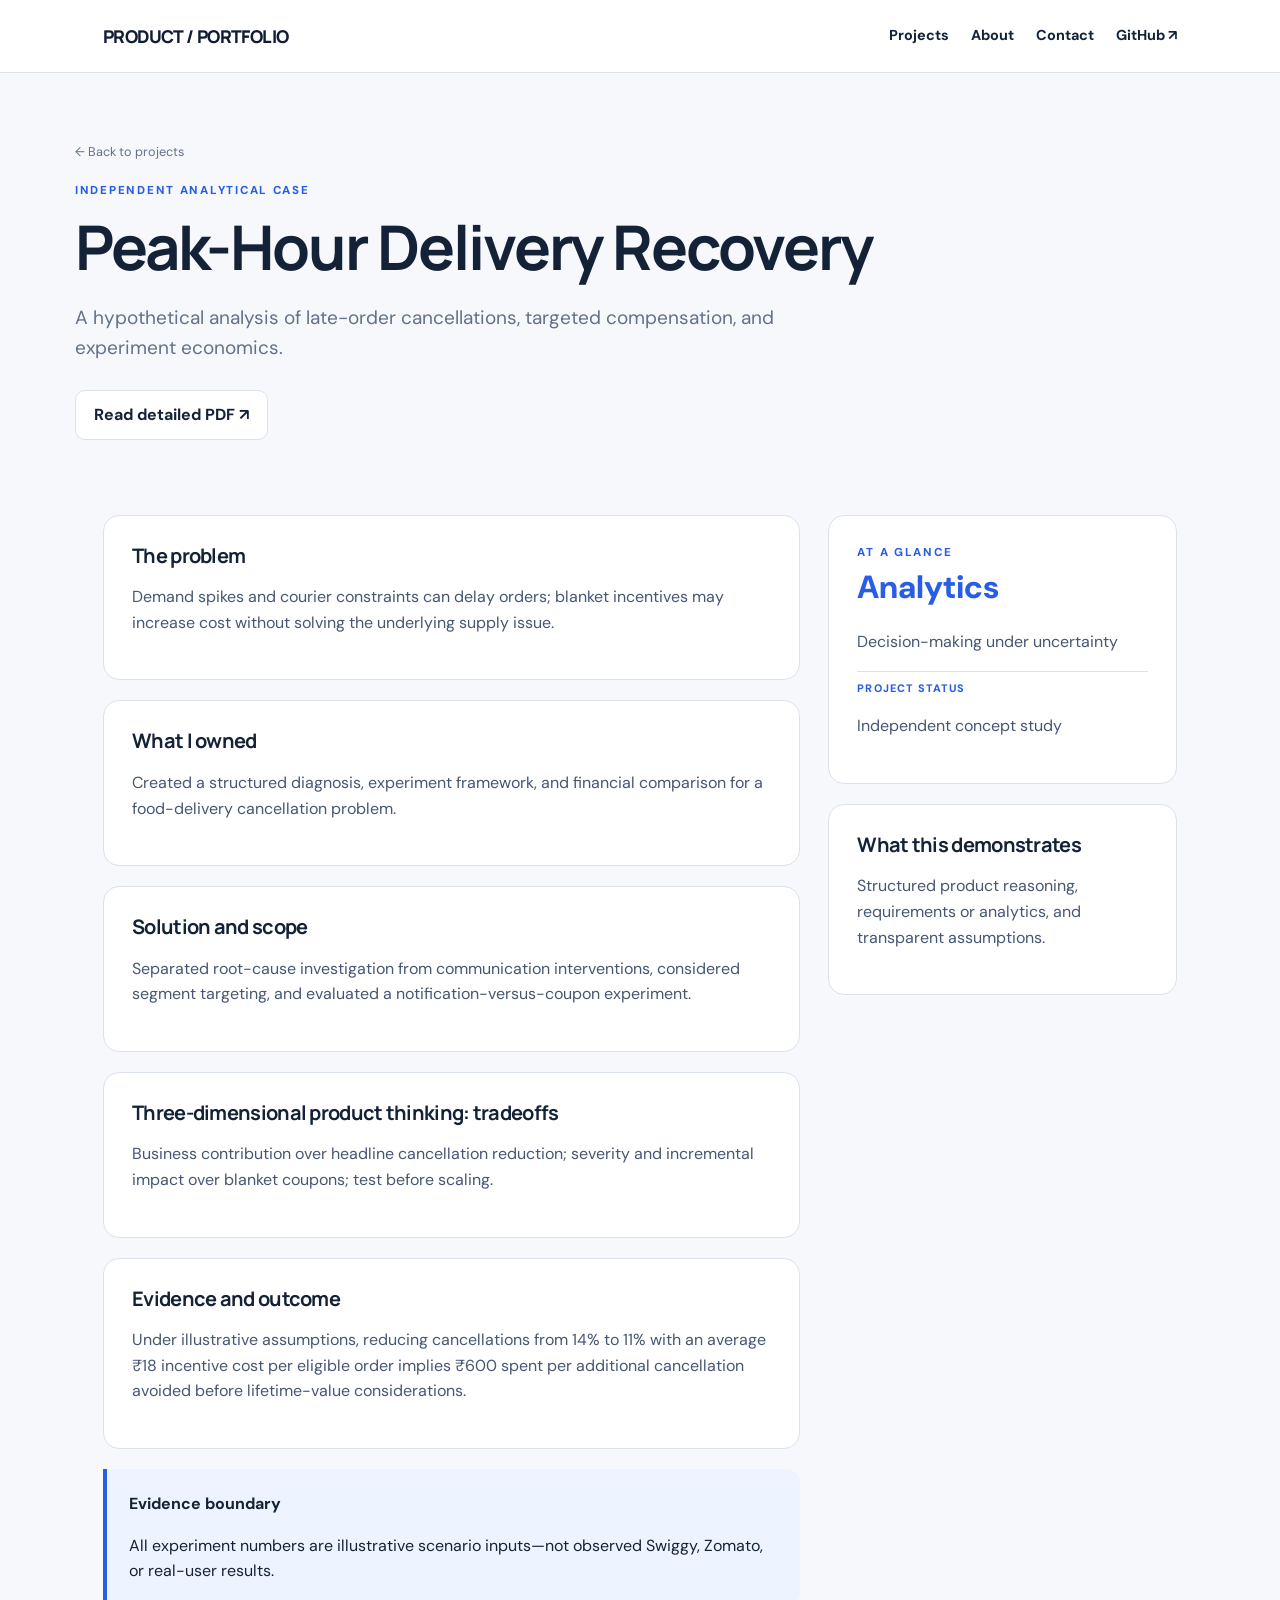
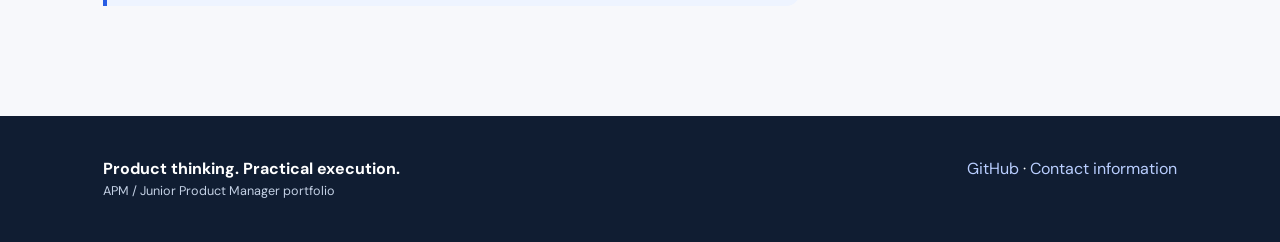
==== projects/food-delivery-recovery.html @ b4ca0966 "Add files via upload" ====
<!doctype html><html lang="en"><head><meta charset="UTF-8"><meta name="viewport" content="width=device-width,initial-scale=1"><meta name="theme-color" content="#142238"><meta name="description" content="Associate Product Manager portfolio featuring product execution, Android products, strategy, analytics and real-world impact."><title>Peak-Hour Delivery Recovery | APM Product Portfolio</title><link rel="stylesheet" href="../assets/style.css"></head><body><header class="nav"><div class="wrap nav-in"><a class="logo" href="../index.html">PRODUCT / PORTFOLIO</a><nav class="navlinks" aria-label="Main navigation"><a href="../index.html#projects">Projects</a><a href="../index.html#about">About</a><a href="../index.html#contact">Contact</a><a href="https://github.com/Prathamesh-S" target="_blank" rel="noopener">GitHub ↗</a></nav></div></header><main><div class="wrap detail-hero"><a href="../index.html#projects" class="tiny">← Back to projects</a><div style="margin-top:18px" class="eyebrow">INDEPENDENT ANALYTICAL CASE</div><h1>Peak-Hour Delivery Recovery</h1><p class="lead">A hypothetical analysis of late-order cancellations, targeted compensation, and experiment economics.</p><div class="actions"><a class="btn alt" href="../documents/food_delivery_apm_analytical_case_study.pdf" target="_blank">Read detailed PDF ↗</a></div></div><section><div class="wrap detail-grid"><div class="stack"><div class="panel"><h2>The problem</h2><p>Demand spikes and courier constraints can delay orders; blanket incentives may increase cost without solving the underlying supply issue.</p></div><div class="panel"><h2>What I owned</h2><p>Created a structured diagnosis, experiment framework, and financial comparison for a food-delivery cancellation problem.</p></div><div class="panel"><h2>Solution and scope</h2><p>Separated root-cause investigation from communication interventions, considered segment targeting, and evaluated a notification-versus-coupon experiment.</p></div><div class="panel"><h2>Three-dimensional product thinking: tradeoffs</h2><p>Business contribution over headline cancellation reduction; severity and incremental impact over blanket coupons; test before scaling.</p></div><div class="panel"><h2>Evidence and outcome</h2><p>Under illustrative assumptions, reducing cancellations from 14% to 11% with an average ₹18 incentive cost per eligible order implies ₹600 spent per additional cancellation avoided before lifetime-value considerations.</p></div><div class="highlight"><strong>Evidence boundary</strong><p style="margin-bottom:0">All experiment numbers are illustrative scenario inputs—not observed Swiggy, Zomato, or real-user results.</p></div></div><aside class="stack"><div class="panel"><div class="eyebrow">At a glance</div><div class="metric">Analytics</div><p>Decision-making under uncertainty</p><hr style="border:0;border-top:1px solid var(--line)"><div class="tag">Project status</div><p>Independent concept study</p></div><div class="panel"><h2>What this demonstrates</h2><p>Structured product reasoning, requirements or analytics, and transparent assumptions.</p></div></aside></div></section></main><footer><div class="wrap footerflex"><div><strong>Product thinking. Practical execution.</strong><div class="tiny" style="color:#c4d1e5">APM / Junior Product Manager portfolio</div></div><div><a href="https://github.com/Prathamesh-S" target="_blank" rel="noopener">GitHub</a> · <a href="../index.html#contact">Contact information</a></div></div></footer></body></html>
---- assets/style.css ----
@import url('https://fonts.googleapis.com/css2?family=DM+Sans:wght@400;500;600;700&family=Manrope:wght@400;500;600;700;800&display=swap');
:root{--bg:#f7f8fb;--paper:#fff;--ink:#142238;--muted:#62718a;--line:#dbe2eb;--primary:#285de4;--navy:#101d32;--mint:#c5f0e6}*{box-sizing:border-box}html{scroll-behavior:smooth}body{margin:0;color:var(--ink);background:var(--bg);font-family:'DM Sans',system-ui,sans-serif;line-height:1.6}h1,h2,h3,.logo{font-family:Manrope,system-ui,sans-serif;letter-spacing:-.035em}h1{font-size:clamp(2.5rem,6vw,4.8rem);line-height:1.12;margin:12px 0 22px}h2{font-size:clamp(1.6rem,3vw,2.3rem);line-height:1.2}h3{line-height:1.3}a{color:var(--primary);text-decoration:none}a:hover{text-decoration:underline}.wrap{max-width:1130px;margin:auto;padding:0 28px}.nav{background:#ffffffed;position:sticky;top:0;z-index:50;border-bottom:1px solid var(--line);backdrop-filter:blur(10px)}.nav-in{min-height:72px;display:flex;align-items:center;justify-content:space-between;gap:20px}.logo{font-weight:800;color:var(--navy);font-size:1.1rem}.navlinks{display:flex;gap:22px;flex-wrap:wrap}.navlinks a{font-size:.9rem;font-weight:700;color:var(--ink)}.hero{padding:90px 0 72px}.eyebrow{font-weight:800;text-transform:uppercase;letter-spacing:.15em;color:var(--primary);font-size:.72rem}.lead{font-size:1.19rem;max-width:720px;color:var(--muted)}.actions{display:flex;gap:12px;flex-wrap:wrap;margin-top:26px}.btn{border:1px solid var(--primary);padding:11px 18px;background:var(--primary);color:white;border-radius:10px;font-weight:700;display:inline-block}.btn.alt{background:white;color:var(--ink);border-color:var(--line)}.btn:hover{text-decoration:none;filter:brightness(.96)}.proof{margin-top:45px;display:grid;grid-template-columns:repeat(3,minmax(0,1fr));gap:16px}.proof>div{background:white;border:1px solid var(--line);border-radius:14px;padding:19px}.proof strong{display:block;font-size:1.3rem}.proof small{color:var(--muted)}section{padding:45px 0}.sectionhead{display:flex;align-items:end;justify-content:space-between;gap:18px;margin-bottom:22px}.muted{color:var(--muted)}.cards{display:grid;grid-template-columns:repeat(2,minmax(0,1fr));gap:20px}.card{background:white;border-radius:18px;overflow:hidden;border:1px solid var(--line);display:flex;flex-direction:column}.card.large{grid-column:1/-1;display:grid;grid-template-columns:1.1fr 1fr}.cardcontent{padding:30px;display:flex;flex-direction:column;align-items:start}.tag{font-size:.68rem;letter-spacing:.1em;font-weight:800;text-transform:uppercase;color:var(--primary)}.card h3{font-size:1.45rem;margin:12px 0}.card p{color:var(--muted);margin:0 0 18px}.card .link{font-weight:800;margin-top:auto}.visual{background:linear-gradient(140deg,#102c52,#295be0);min-height:205px;position:relative;overflow:hidden;display:flex;align-items:center;justify-content:center;padding:20px;color:#fff}.visual.pale{background:linear-gradient(145deg,#d8f8ef,#e1ecff);color:var(--navy)}.visual.dark{background:linear-gradient(145deg,#1b2440,#505e7e)}.big-stat{font-size:clamp(3rem,7vw,5.5rem);line-height:1;letter-spacing:-.07em;font-weight:800}.visual img{height:250px;max-width:100%;width:auto;border-radius:16px;object-fit:contain;box-shadow:0 12px 28px #0a173c33}.visual img[src='']{display:none}.detail-hero{padding:65px 0 30px}.detail-hero h1{max-width:850px;font-size:clamp(2.25rem,5vw,3.85rem)}.detail-grid{display:grid;grid-template-columns:2fr 1fr;gap:28px;align-items:start}.panel{background:white;border:1px solid var(--line);padding:28px;border-radius:16px}.panel h2{font-size:1.25rem;margin-top:0}.panel p{color:#465673}.stack{display:grid;gap:20px}.highlight{background:#eef4ff;border-left:4px solid var(--primary);padding:22px;border-radius:0 14px 14px 0}.metric{font-size:2rem;font-weight:800;color:var(--primary)}.screens{display:flex;gap:12px;flex-wrap:wrap;margin:18px 0}.screens img{max-width:190px;width:30%;min-width:125px;border-radius:15px;border:1px solid var(--line)}.tiny{font-size:.79rem;color:var(--muted)}footer{background:var(--navy);color:white;padding:40px 0;margin-top:65px}footer a{color:#b9ceff}.footerflex{display:flex;justify-content:space-between;gap:20px;flex-wrap:wrap}ul{padding-left:20px}li{margin:7px 0}@media(max-width:750px){.nav-in{align-items:flex-start;padding-top:15px;padding-bottom:15px;flex-direction:column}.navlinks{gap:14px}.hero{padding:55px 0}.cards{grid-template-columns:1fr}.card.large{display:flex;grid-column:auto}.proof{grid-template-columns:1fr}.detail-grid{grid-template-columns:1fr}.cardcontent{padding:22px}.wrap{padding:0 20px}}
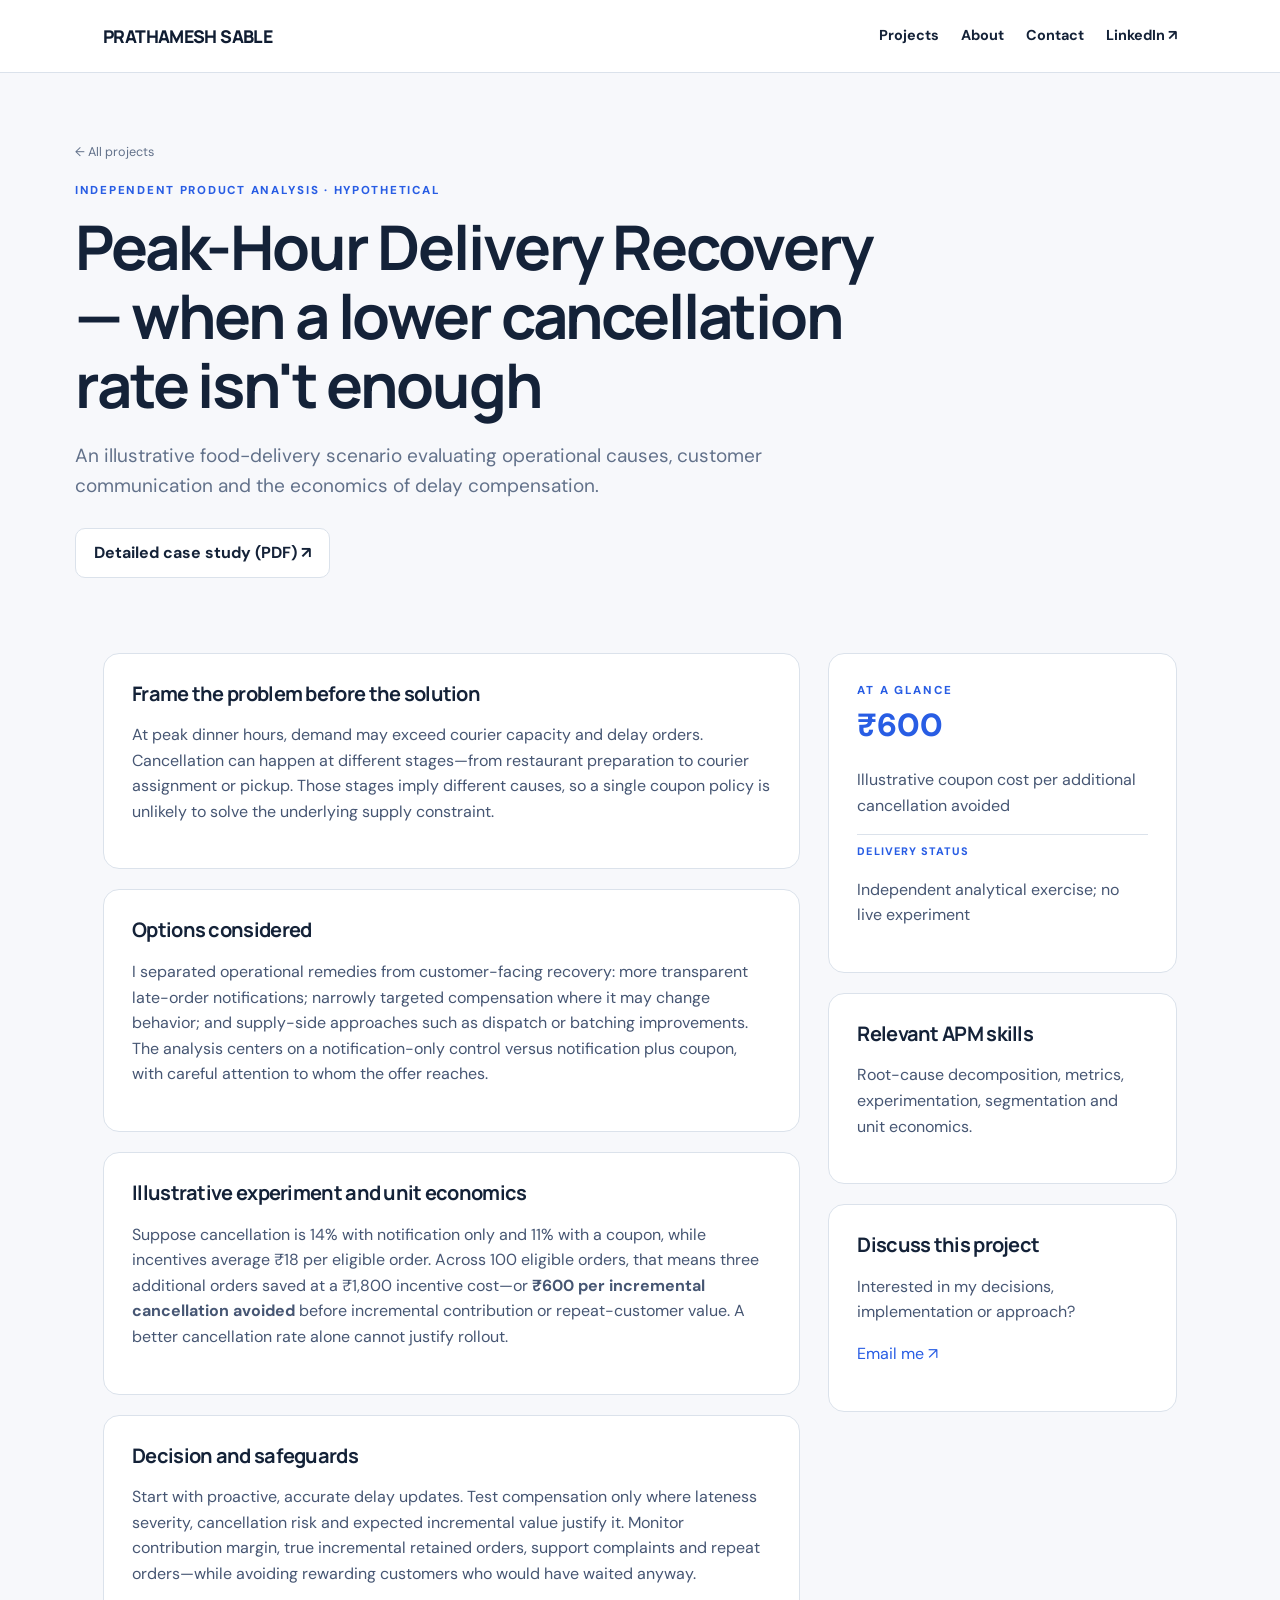
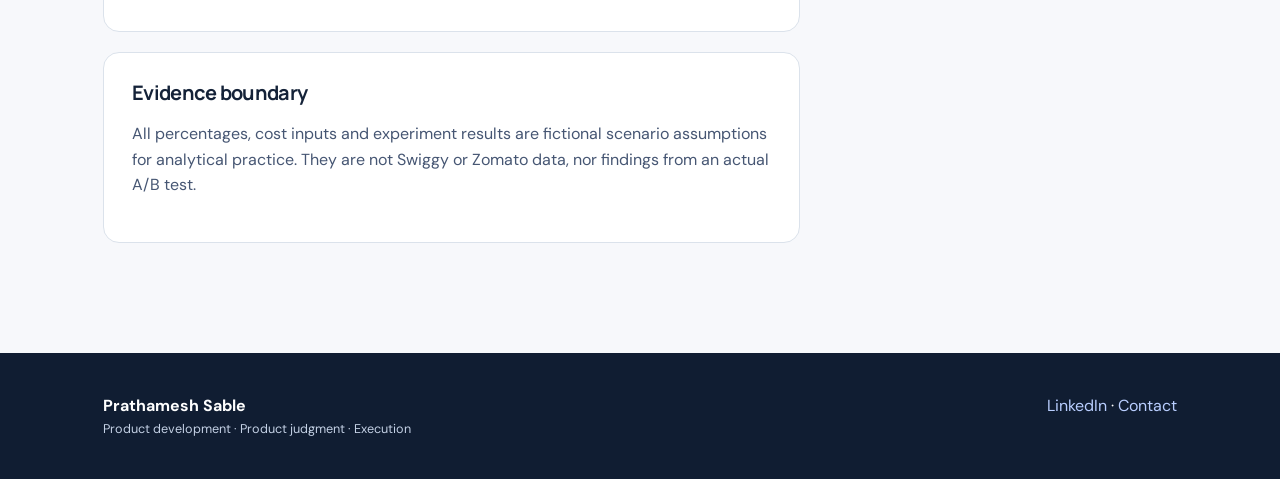
==== commit 4d987e27: "Improve APM recruiter-facing copy: projects/food-delivery-recovery.html" ====
--- a/projects/food-delivery-recovery.html
+++ b/projects/food-delivery-recovery.html
@@ -1 +1 @@
-<!doctype html><html lang="en"><head><meta charset="UTF-8"><meta name="viewport" content="width=device-width,initial-scale=1"><meta name="theme-color" content="#142238"><meta name="description" content="Associate Product Manager portfolio featuring product execution, Android products, strategy, analytics and real-world impact."><title>Peak-Hour Delivery Recovery | APM Product Portfolio</title><link rel="stylesheet" href="../assets/style.css"></head><body><header class="nav"><div class="wrap nav-in"><a class="logo" href="../index.html">PRODUCT / PORTFOLIO</a><nav class="navlinks" aria-label="Main navigation"><a href="../index.html#projects">Projects</a><a href="../index.html#about">About</a><a href="../index.html#contact">Contact</a><a href="https://github.com/Prathamesh-S" target="_blank" rel="noopener">GitHub ↗</a></nav></div></header><main><div class="wrap detail-hero"><a href="../index.html#projects" class="tiny">← Back to projects</a><div style="margin-top:18px" class="eyebrow">INDEPENDENT ANALYTICAL CASE</div><h1>Peak-Hour Delivery Recovery</h1><p class="lead">A hypothetical analysis of late-order cancellations, targeted compensation, and experiment economics.</p><div class="actions"><a class="btn alt" href="../documents/food_delivery_apm_analytical_case_study.pdf" target="_blank">Read detailed PDF ↗</a></div></div><section><div class="wrap detail-grid"><div class="stack"><div class="panel"><h2>The problem</h2><p>Demand spikes and courier constraints can delay orders; blanket incentives may increase cost without solving the underlying supply issue.</p></div><div class="panel"><h2>What I owned</h2><p>Created a structured diagnosis, experiment framework, and financial comparison for a food-delivery cancellation problem.</p></div><div class="panel"><h2>Solution and scope</h2><p>Separated root-cause investigation from communication interventions, considered segment targeting, and evaluated a notification-versus-coupon experiment.</p></div><div class="panel"><h2>Three-dimensional product thinking: tradeoffs</h2><p>Business contribution over headline cancellation reduction; severity and incremental impact over blanket coupons; test before scaling.</p></div><div class="panel"><h2>Evidence and outcome</h2><p>Under illustrative assumptions, reducing cancellations from 14% to 11% with an average ₹18 incentive cost per eligible order implies ₹600 spent per additional cancellation avoided before lifetime-value considerations.</p></div><div class="highlight"><strong>Evidence boundary</strong><p style="margin-bottom:0">All experiment numbers are illustrative scenario inputs—not observed Swiggy, Zomato, or real-user results.</p></div></div><aside class="stack"><div class="panel"><div class="eyebrow">At a glance</div><div class="metric">Analytics</div><p>Decision-making under uncertainty</p><hr style="border:0;border-top:1px solid var(--line)"><div class="tag">Project status</div><p>Independent concept study</p></div><div class="panel"><h2>What this demonstrates</h2><p>Structured product reasoning, requirements or analytics, and transparent assumptions.</p></div></aside></div></section></main><footer><div class="wrap footerflex"><div><strong>Product thinking. Practical execution.</strong><div class="tiny" style="color:#c4d1e5">APM / Junior Product Manager portfolio</div></div><div><a href="https://github.com/Prathamesh-S" target="_blank" rel="noopener">GitHub</a> · <a href="../index.html#contact">Contact information</a></div></div></footer></body></html>+<!doctype html><html lang="en"><head><meta charset="UTF-8"><meta name="viewport" content="width=device-width,initial-scale=1"><meta name="theme-color" content="#142238"><meta name="description" content="An illustrative food-delivery scenario evaluating operational causes, customer communication and the economics of delay compensation."><title>Peak-Hour Delivery Recovery — when a lower cancellation rate isn't enough | Prathamesh Sable</title><link rel="stylesheet" href="../assets/style.css"></head><body><header class="nav"><div class="wrap nav-in"><a class="logo" href="../index.html">PRATHAMESH SABLE</a><nav class="navlinks" aria-label="Main navigation"><a href="../index.html#projects">Projects</a><a href="../index.html#about">About</a><a href="../index.html#contact">Contact</a><a href="https://www.linkedin.com/in/prathamesh-sable-04aa8421a" target="_blank" rel="noopener">LinkedIn ↗</a></nav></div></header><main><div class="wrap detail-hero"><a href="../index.html#projects" class="tiny">← All projects</a><div style="margin-top:18px" class="eyebrow">INDEPENDENT PRODUCT ANALYSIS · HYPOTHETICAL</div><h1>Peak-Hour Delivery Recovery — when a lower cancellation rate isn't enough</h1><p class="lead">An illustrative food-delivery scenario evaluating operational causes, customer communication and the economics of delay compensation.</p><div class="actions"><a class="btn alt" href="../documents/food_delivery_apm_analytical_case_study.pdf" target="_blank" rel="noopener">Detailed case study (PDF) ↗</a></div></div><section><div class="wrap detail-grid"><div class="stack"><div class="panel"><h2>Frame the problem before the solution</h2><p>At peak dinner hours, demand may exceed courier capacity and delay orders. Cancellation can happen at different stages—from restaurant preparation to courier assignment or pickup. Those stages imply different causes, so a single coupon policy is unlikely to solve the underlying supply constraint.</p></div><div class="panel"><h2>Options considered</h2><p>I separated operational remedies from customer-facing recovery: more transparent late-order notifications; narrowly targeted compensation where it may change behavior; and supply-side approaches such as dispatch or batching improvements. The analysis centers on a notification-only control versus notification plus coupon, with careful attention to whom the offer reaches.</p></div><div class="panel"><h2>Illustrative experiment and unit economics</h2><p>Suppose cancellation is 14% with notification only and 11% with a coupon, while incentives average ₹18 per eligible order. Across 100 eligible orders, that means three additional orders saved at a ₹1,800 incentive cost—or <strong>₹600 per incremental cancellation avoided</strong> before incremental contribution or repeat-customer value. A better cancellation rate alone cannot justify rollout.</p></div><div class="panel"><h2>Decision and safeguards</h2><p>Start with proactive, accurate delay updates. Test compensation only where lateness severity, cancellation risk and expected incremental value justify it. Monitor contribution margin, true incremental retained orders, support complaints and repeat orders—while avoiding rewarding customers who would have waited anyway.</p></div><div class="panel"><h2>Evidence boundary</h2><p>All percentages, cost inputs and experiment results are fictional scenario assumptions for analytical practice. They are not Swiggy or Zomato data, nor findings from an actual A/B test.</p></div></div><aside class="stack"><div class="panel"><div class="eyebrow">At a glance</div><div class="metric">₹600</div><p>Illustrative coupon cost per additional cancellation avoided</p><hr style="border:0;border-top:1px solid var(--line)"><div class="tag">Delivery status</div><p>Independent analytical exercise; no live experiment</p></div><div class="panel"><h2>Relevant APM skills</h2><p>Root-cause decomposition, metrics, experimentation, segmentation and unit economics.</p></div><div class="panel"><h2>Discuss this project</h2><p>Interested in my decisions, implementation or approach?</p><p><a href="mailto:prathameshsspatil2000@gmail.com">Email me ↗</a></p></div></aside></div></section></main><footer><div class="wrap footerflex"><div><strong>Prathamesh Sable</strong><div class="tiny" style="color:#c4d1e5">Product development · Product judgment · Execution</div></div><div><a href="https://www.linkedin.com/in/prathamesh-sable-04aa8421a">LinkedIn</a> · <a href="../index.html#contact">Contact</a></div></div></footer></body></html>
